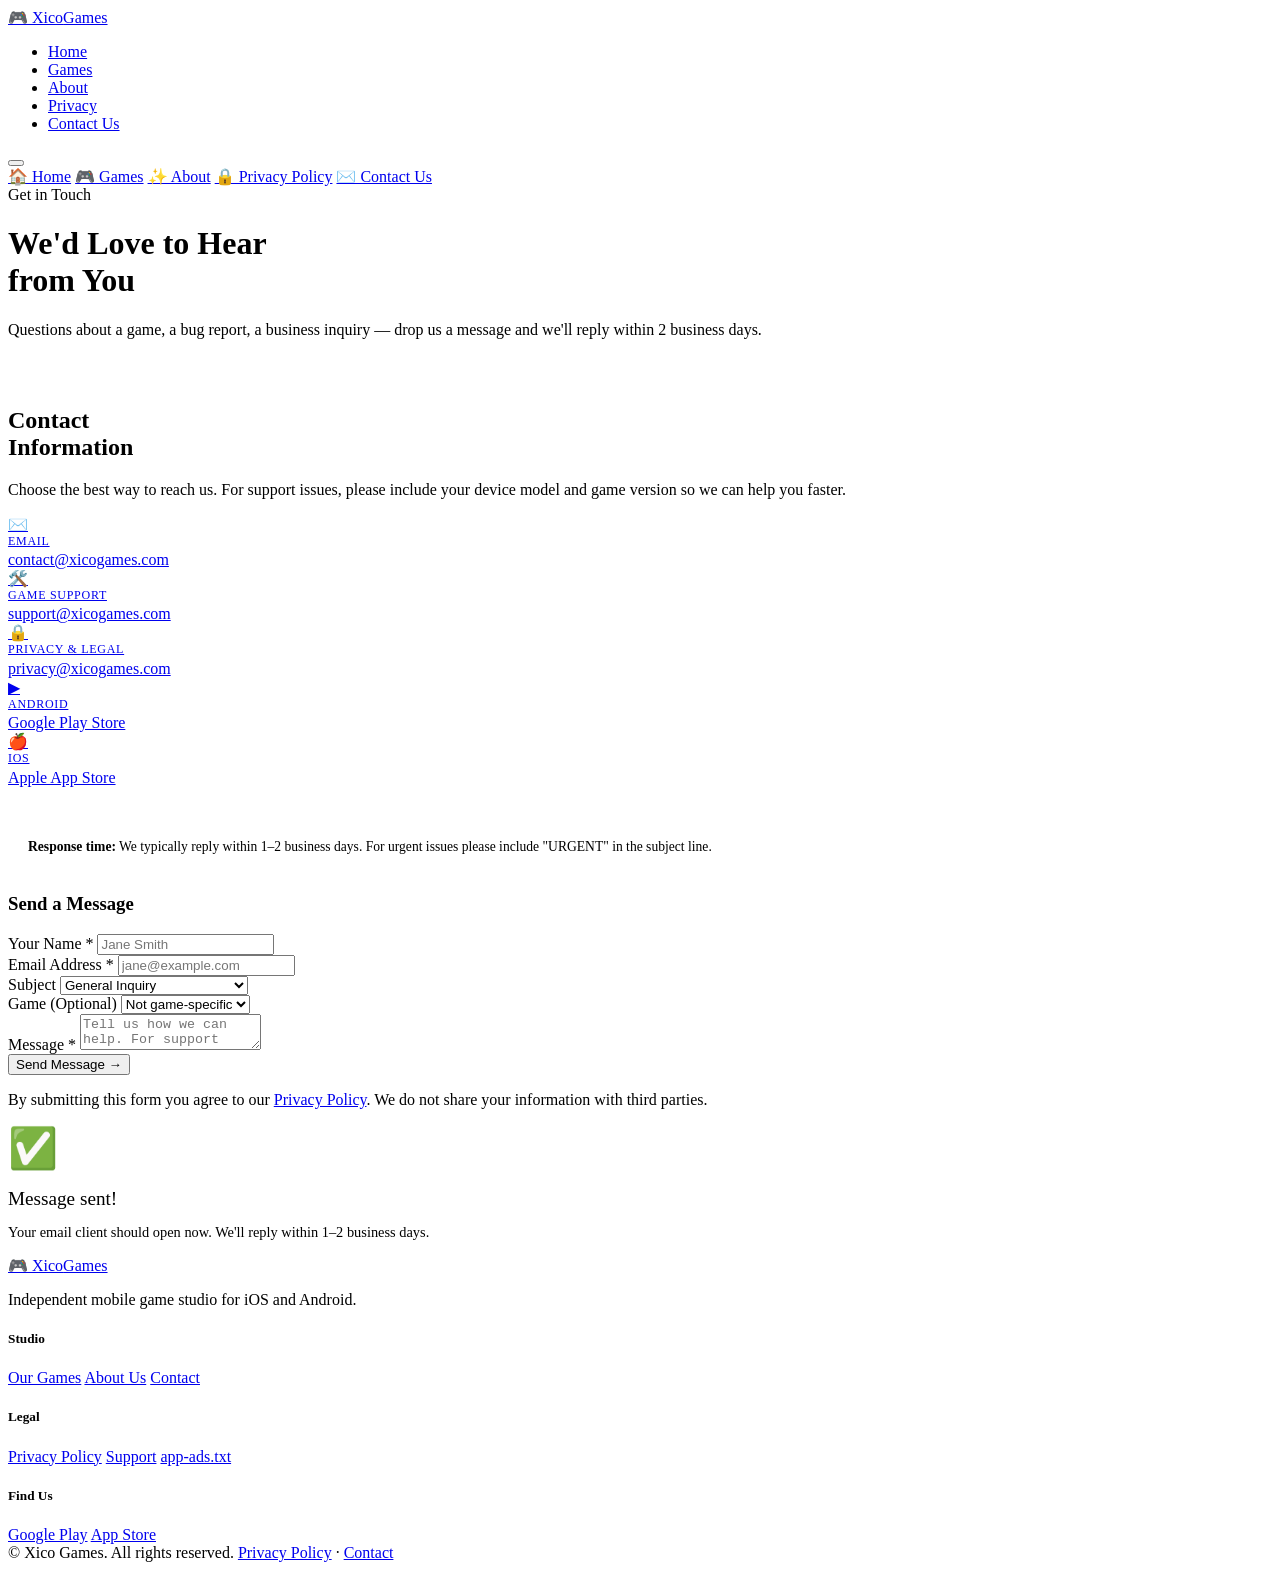
==== contact.html @ 3bbca514 "Add files via upload" ====
<!DOCTYPE html>
<html lang="en">
<head>
  <meta charset="UTF-8" />
  <meta name="viewport" content="width=device-width, initial-scale=1.0" />
  <meta http-equiv="X-UA-Compatible" content="IE=edge" />

  <!-- SEO -->
  <title>Contact Us — Xico Games</title>
  <meta name="description" content="Get in touch with the Xico Games team. We'd love to hear from you — whether it's a question about our games, a support request, or a business inquiry." />
  <meta name="robots" content="index, follow" />
  <link rel="canonical" href="https://xicogames.github.io/contact.html" />

  <!-- Open Graph -->
  <meta property="og:type" content="website" />
  <meta property="og:title" content="Contact Us — Xico Games" />
  <meta property="og:description" content="Get in touch with the Xico Games team." />
  <meta property="og:url" content="https://xicogames.github.io/contact.html" />

  <!-- Favicon -->
  <link rel="icon" type="image/svg+xml" href="data:image/svg+xml,<svg xmlns='http://www.w3.org/2000/svg' viewBox='0 0 32 32'><rect width='32' height='32' rx='8' fill='%237C3AED'/><text x='50%25' y='54%25' dominant-baseline='middle' text-anchor='middle' font-size='18' fill='white'>🎮</text></svg>" />

  <link rel="stylesheet" href="css/style.css" />
</head>
<body>

  <!-- ══ Navigation ══ -->
  <nav class="site-nav" role="navigation" aria-label="Main navigation">
    <div class="container nav-inner">
      <a href="index.html" class="nav-logo" aria-label="Xico Games home">
        <span class="nav-logo-icon" aria-hidden="true">🎮</span>
        Xico<span>Games</span>
      </a>

      <ul class="nav-links" role="list">
        <li><a href="index.html">Home</a></li>
        <li><a href="index.html#games">Games</a></li>
        <li><a href="index.html#about">About</a></li>
        <li><a href="privacy-policy.html">Privacy</a></li>
        <li><a href="contact.html" class="nav-cta active">Contact Us</a></li>
      </ul>

      <button class="hamburger" aria-label="Toggle menu" aria-expanded="false" aria-controls="nav-drawer">
        <span></span><span></span><span></span>
      </button>
    </div>
  </nav>

  <!-- Mobile drawer -->
  <div class="nav-drawer" id="nav-drawer" role="navigation" aria-label="Mobile navigation">
    <a href="index.html">🏠 Home</a>
    <a href="index.html#games">🎮 Games</a>
    <a href="index.html#about">✨ About</a>
    <a href="privacy-policy.html">🔒 Privacy Policy</a>
    <a href="contact.html" class="active">✉️ Contact Us</a>
  </div>

  <main>

    <!-- ══ Page Header ══ -->
    <header class="page-header">
      <div class="container">
        <div class="badge">Get in Touch</div>
        <h1>We'd Love to Hear<br>from You</h1>
        <p>Questions about a game, a bug report, a business inquiry — drop us a message and we'll reply within 2 business days.</p>
      </div>
    </header>

    <!-- ══ Contact section ══ -->
    <section class="section" style="padding-top: 2rem;" aria-labelledby="contact-heading">
      <div class="container">
        <div class="contact-wrapper">

          <!-- Left column -->
          <div class="contact-info">
            <h2 id="contact-heading">Contact<br>Information</h2>
            <p>Choose the best way to reach us. For support issues, please include your device model and game version so we can help you faster.</p>

            <div class="contact-links">
              <a href="mailto:contact@xicogames.com" class="contact-link">
                <span class="contact-link-icon" aria-hidden="true">✉️</span>
                <div>
                  <div style="font-size:0.75rem;color:var(--text-muted);font-family:var(--font-display);text-transform:uppercase;letter-spacing:0.06em;margin-bottom:0.15rem;">Email</div>
                  contact@xicogames.com
                </div>
              </a>

              <a href="mailto:support@xicogames.com" class="contact-link">
                <span class="contact-link-icon" aria-hidden="true">🛠️</span>
                <div>
                  <div style="font-size:0.75rem;color:var(--text-muted);font-family:var(--font-display);text-transform:uppercase;letter-spacing:0.06em;margin-bottom:0.15rem;">Game Support</div>
                  support@xicogames.com
                </div>
              </a>

              <a href="mailto:privacy@xicogames.com" class="contact-link">
                <span class="contact-link-icon" aria-hidden="true">🔒</span>
                <div>
                  <div style="font-size:0.75rem;color:var(--text-muted);font-family:var(--font-display);text-transform:uppercase;letter-spacing:0.06em;margin-bottom:0.15rem;">Privacy &amp; Legal</div>
                  privacy@xicogames.com
                </div>
              </a>

              <a href="https://play.google.com/store" target="_blank" rel="noopener noreferrer" class="contact-link">
                <span class="contact-link-icon" aria-hidden="true">▶</span>
                <div>
                  <div style="font-size:0.75rem;color:var(--text-muted);font-family:var(--font-display);text-transform:uppercase;letter-spacing:0.06em;margin-bottom:0.15rem;">Android</div>
                  Google Play Store
                </div>
              </a>

              <a href="https://apps.apple.com" target="_blank" rel="noopener noreferrer" class="contact-link">
                <span class="contact-link-icon" aria-hidden="true">🍎</span>
                <div>
                  <div style="font-size:0.75rem;color:var(--text-muted);font-family:var(--font-display);text-transform:uppercase;letter-spacing:0.06em;margin-bottom:0.15rem;">iOS</div>
                  Apple App Store
                </div>
              </a>
            </div>

            <div style="margin-top:2rem;padding:1.25rem;background:var(--bg-card);border:1px solid var(--border);border-radius:var(--radius);">
              <p style="font-size:0.85rem;color:var(--text-muted);margin:0;">
                <strong style="color:var(--text);">Response time:</strong> We typically reply within 1–2 business days. For urgent issues please include "URGENT" in the subject line.
              </p>
            </div>
          </div>

          <!-- Right column — form -->
          <div class="contact-form-card">
            <h3>Send a Message</h3>

            <form id="contact-form" novalidate aria-label="Contact form">
              <div class="form-row">
                <div class="form-group">
                  <label for="name">Your Name <span aria-hidden="true" style="color:var(--purple-light)">*</span></label>
                  <input
                    type="text"
                    id="name"
                    name="name"
                    placeholder="Jane Smith"
                    required
                    autocomplete="name"
                    aria-required="true"
                  />
                </div>
                <div class="form-group">
                  <label for="email">Email Address <span aria-hidden="true" style="color:var(--purple-light)">*</span></label>
                  <input
                    type="email"
                    id="email"
                    name="email"
                    placeholder="jane@example.com"
                    required
                    autocomplete="email"
                    aria-required="true"
                  />
                </div>
              </div>

              <div class="form-group">
                <label for="subject">Subject</label>
                <select id="subject" name="subject">
                  <option value="General Inquiry">General Inquiry</option>
                  <option value="Game Support">Game Support / Bug Report</option>
                  <option value="Privacy Request">Privacy / Data Request</option>
                  <option value="Business Inquiry">Business / Partnership</option>
                  <option value="Press Inquiry">Press / Media</option>
                  <option value="Other">Other</option>
                </select>
              </div>

              <div class="form-group">
                <label for="game">Game (Optional)</label>
                <select id="game" name="game">
                  <option value="N/A">Not game-specific</option>
                  <option value="Stellar Rush">Stellar Rush</option>
                  <option value="Deep Drift">Deep Drift</option>
                  <option value="Grove Keeper">Grove Keeper</option>
                </select>
              </div>

              <div class="form-group">
                <label for="message">Message <span aria-hidden="true" style="color:var(--purple-light)">*</span></label>
                <textarea
                  id="message"
                  name="message"
                  placeholder="Tell us how we can help. For support requests, include your device model, OS version, and a description of the issue."
                  required
                  aria-required="true"
                ></textarea>
              </div>

              <button type="submit" class="btn btn-primary btn-full">
                Send Message →
              </button>

              <p class="form-note">
                By submitting this form you agree to our
                <a href="privacy-policy.html">Privacy Policy</a>.
                We do not share your information with third parties.
              </p>
            </form>

            <!-- Success state (shown after submit) -->
            <div id="form-success" role="alert">
              <div style="font-size:2.5rem;margin-bottom:1rem;">✅</div>
              <div style="font-size:1.2rem;margin-bottom:0.5rem;">Message sent!</div>
              <p style="color:var(--text-muted);font-size:0.9rem;font-family:var(--font-body);font-weight:400;">
                Your email client should open now. We'll reply within 1–2 business days.
              </p>
            </div>
          </div>

        </div>
      </div>
    </section>

  </main>

  <!-- ══ Footer ══ -->
  <footer class="site-footer">
    <div class="container">
      <div class="footer-inner">
        <div class="footer-brand">
          <a href="index.html" class="nav-logo" aria-label="Xico Games">
            <span class="nav-logo-icon" aria-hidden="true">🎮</span>
            Xico<span>Games</span>
          </a>
          <p>Independent mobile game studio for iOS and Android.</p>
        </div>
        <div class="footer-col">
          <h5>Studio</h5>
          <a href="index.html#games">Our Games</a>
          <a href="index.html#about">About Us</a>
          <a href="contact.html">Contact</a>
        </div>
        <div class="footer-col">
          <h5>Legal</h5>
          <a href="privacy-policy.html">Privacy Policy</a>
          <a href="contact.html">Support</a>
          <a href="app-ads.txt">app-ads.txt</a>
        </div>
        <div class="footer-col">
          <h5>Find Us</h5>
          <a href="https://play.google.com/store" target="_blank" rel="noopener noreferrer">Google Play</a>
          <a href="https://apps.apple.com" target="_blank" rel="noopener noreferrer">App Store</a>
        </div>
      </div>
      <div class="footer-bottom">
        <span>© <span class="current-year"></span> Xico Games. All rights reserved.</span>
        <span>
          <a href="privacy-policy.html">Privacy Policy</a> ·
          <a href="contact.html">Contact</a>
        </span>
      </div>
    </div>
  </footer>

  <script src="js/main.js"></script>
</body>
</html>
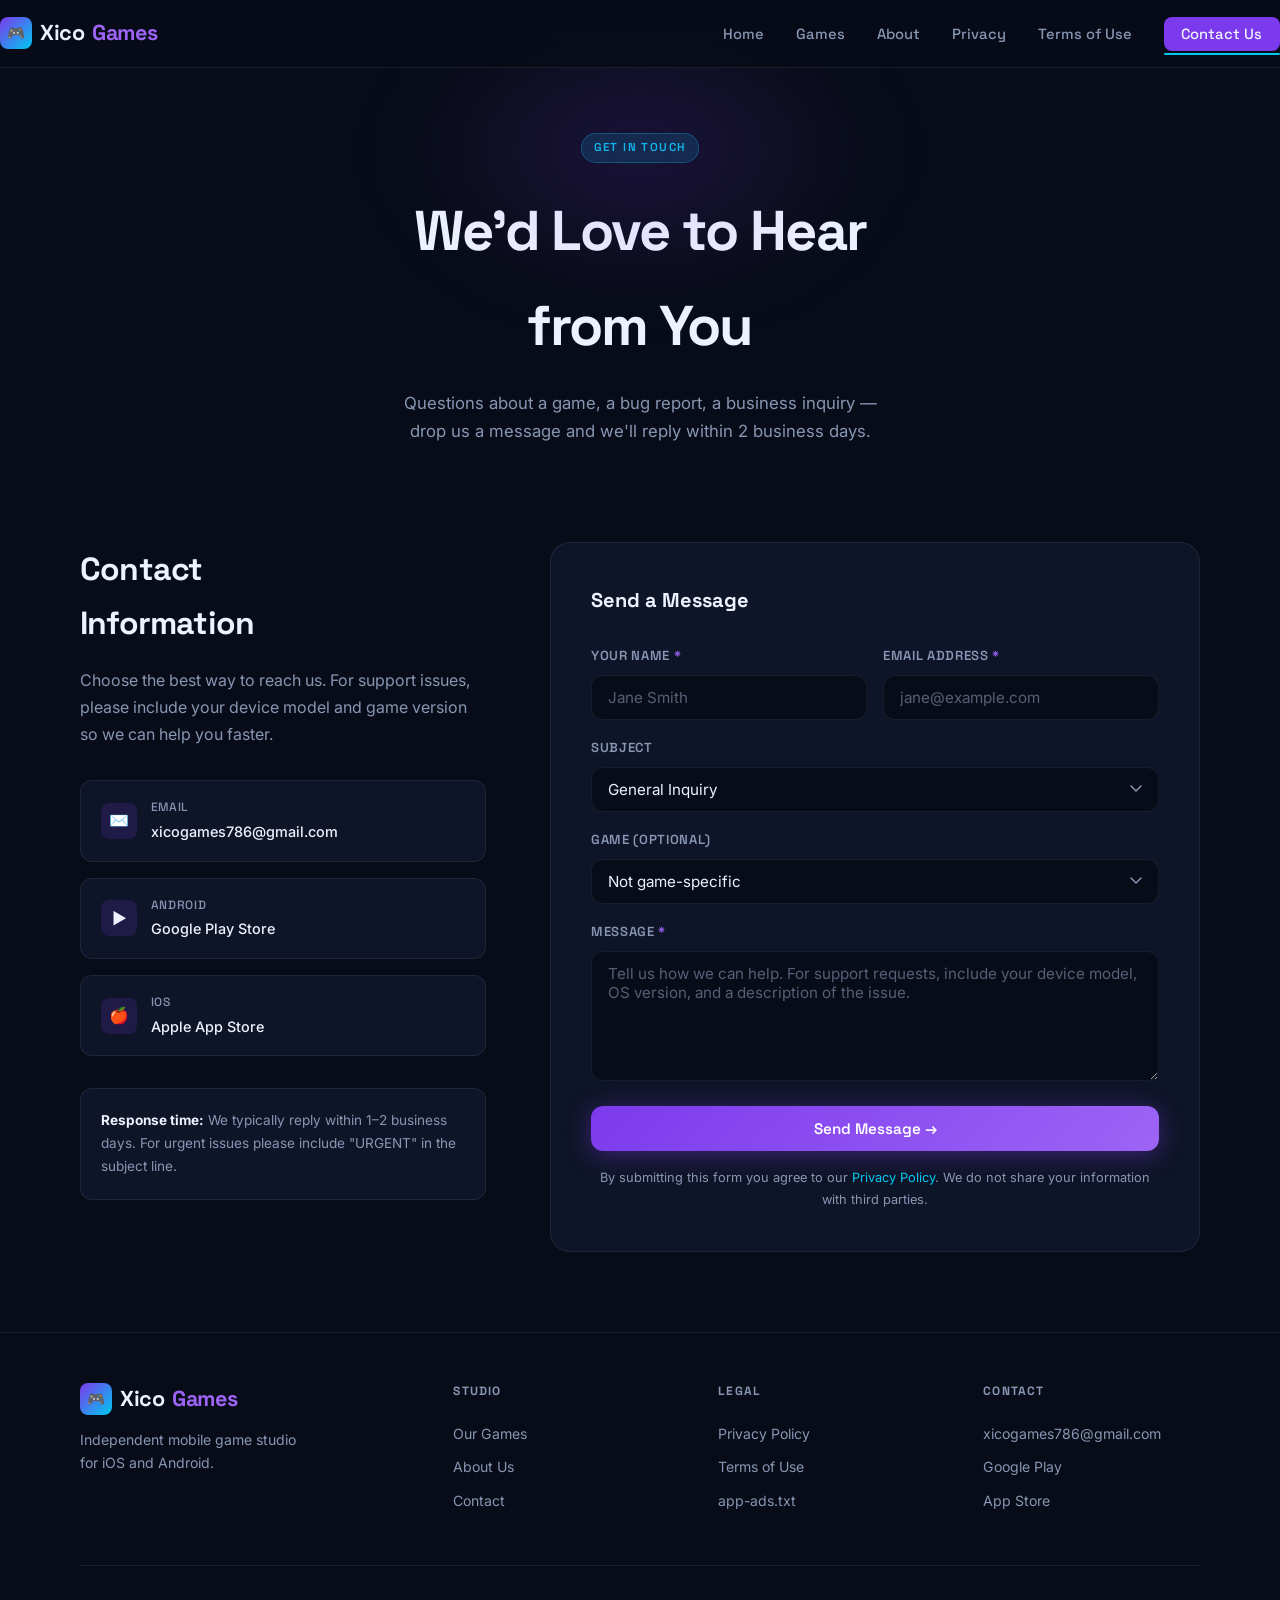
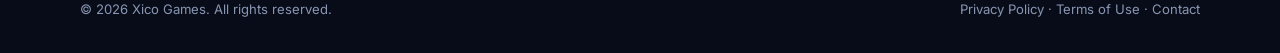
==== commit 3e076da1: "Update contact.html" ====
--- a/contact.html
+++ b/contact.html
@@ -37,6 +37,7 @@
         <li><a href="index.html#games">Games</a></li>
         <li><a href="index.html#about">About</a></li>
         <li><a href="privacy-policy.html">Privacy</a></li>
+        <li><a href="terms-of-use.html">Terms of Use</a></li>
         <li><a href="contact.html" class="nav-cta active">Contact Us</a></li>
       </ul>
 
@@ -52,6 +53,7 @@
     <a href="index.html#games">🎮 Games</a>
     <a href="index.html#about">✨ About</a>
     <a href="privacy-policy.html">🔒 Privacy Policy</a>
+    <a href="terms-of-use.html">📄 Terms of Use</a>
     <a href="contact.html" class="active">✉️ Contact Us</a>
   </div>
 
@@ -77,27 +79,11 @@
             <p>Choose the best way to reach us. For support issues, please include your device model and game version so we can help you faster.</p>
 
             <div class="contact-links">
-              <a href="mailto:contact@xicogames.com" class="contact-link">
+              <a href="mailto:xicogames786@gmail.com" class="contact-link">
                 <span class="contact-link-icon" aria-hidden="true">✉️</span>
                 <div>
                   <div style="font-size:0.75rem;color:var(--text-muted);font-family:var(--font-display);text-transform:uppercase;letter-spacing:0.06em;margin-bottom:0.15rem;">Email</div>
-                  contact@xicogames.com
-                </div>
-              </a>
-
-              <a href="mailto:support@xicogames.com" class="contact-link">
-                <span class="contact-link-icon" aria-hidden="true">🛠️</span>
-                <div>
-                  <div style="font-size:0.75rem;color:var(--text-muted);font-family:var(--font-display);text-transform:uppercase;letter-spacing:0.06em;margin-bottom:0.15rem;">Game Support</div>
-                  support@xicogames.com
-                </div>
-              </a>
-
-              <a href="mailto:privacy@xicogames.com" class="contact-link">
-                <span class="contact-link-icon" aria-hidden="true">🔒</span>
-                <div>
-                  <div style="font-size:0.75rem;color:var(--text-muted);font-family:var(--font-display);text-transform:uppercase;letter-spacing:0.06em;margin-bottom:0.15rem;">Privacy &amp; Legal</div>
-                  privacy@xicogames.com
+                  xicogames786@gmail.com
                 </div>
               </a>
 
@@ -237,11 +223,12 @@
         <div class="footer-col">
           <h5>Legal</h5>
           <a href="privacy-policy.html">Privacy Policy</a>
-          <a href="contact.html">Support</a>
+          <a href="terms-of-use.html">Terms of Use</a>
           <a href="app-ads.txt">app-ads.txt</a>
         </div>
         <div class="footer-col">
-          <h5>Find Us</h5>
+          <h5>Contact</h5>
+          <a href="mailto:xicogames786@gmail.com">xicogames786@gmail.com</a>
           <a href="https://play.google.com/store" target="_blank" rel="noopener noreferrer">Google Play</a>
           <a href="https://apps.apple.com" target="_blank" rel="noopener noreferrer">App Store</a>
         </div>
@@ -250,6 +237,7 @@
         <span>© <span class="current-year"></span> Xico Games. All rights reserved.</span>
         <span>
           <a href="privacy-policy.html">Privacy Policy</a> ·
+          <a href="terms-of-use.html">Terms of Use</a> ·
           <a href="contact.html">Contact</a>
         </span>
       </div>
--- a/css/style.css
+++ b/css/style.css
@@ -0,0 +1,731 @@
+/* =========================================
+   XICO GAMES — Global Stylesheet
+   Design: dark space theme, violet × cyan
+   ========================================= */
+
+@import url('https://fonts.googleapis.com/css2?family=Space+Grotesk:wght@400;500;600;700&family=Inter:wght@400;500&display=swap');
+
+/* ── Tokens ── */
+:root {
+  --bg:           #080C18;
+  --bg-card:      #0F1528;
+  --bg-nav:       rgba(8, 12, 24, 0.92);
+  --purple:       #7C3AED;
+  --purple-light: #9D64F5;
+  --cyan:         #00C8F0;
+  --cyan-soft:    rgba(0, 200, 240, 0.15);
+  --glow-purple:  rgba(124, 58, 237, 0.35);
+  --glow-cyan:    rgba(0, 200, 240, 0.25);
+  --text:         #EEF2FF;
+  --text-muted:   #8896B3;
+  --border:       rgba(255, 255, 255, 0.07);
+  --font-display: 'Space Grotesk', sans-serif;
+  --font-body:    'Inter', sans-serif;
+  --radius:       12px;
+  --radius-lg:    20px;
+  --nav-h:        68px;
+}
+
+/* ── Reset ── */
+*, *::before, *::after { box-sizing: border-box; margin: 0; padding: 0; }
+html { scroll-behavior: smooth; }
+body {
+  background: var(--bg);
+  color: var(--text);
+  font-family: var(--font-body);
+  font-size: 16px;
+  line-height: 1.7;
+  -webkit-font-smoothing: antialiased;
+  overflow-x: hidden;
+}
+img { display: block; max-width: 100%; }
+a { color: var(--cyan); text-decoration: none; transition: color 0.2s; }
+a:hover { color: var(--purple-light); }
+ul { list-style: none; }
+
+/* ── Utility ── */
+.container {
+  width: min(1120px, 100% - 2.5rem);
+  margin-inline: auto;
+}
+.sr-only {
+  position: absolute; width: 1px; height: 1px;
+  padding: 0; margin: -1px; overflow: hidden;
+  clip: rect(0,0,0,0); border: 0;
+}
+.badge {
+  display: inline-block;
+  font-family: var(--font-display);
+  font-size: 0.72rem;
+  font-weight: 600;
+  letter-spacing: 0.12em;
+  text-transform: uppercase;
+  color: var(--cyan);
+  background: var(--cyan-soft);
+  border: 1px solid rgba(0, 200, 240, 0.3);
+  padding: 0.25rem 0.75rem;
+  border-radius: 999px;
+  margin-bottom: 1.25rem;
+}
+
+/* ── Nav ── */
+.site-nav {
+  position: fixed;
+  top: 0; left: 0; right: 0;
+  z-index: 100;
+  height: var(--nav-h);
+  background: var(--bg-nav);
+  backdrop-filter: blur(16px);
+  -webkit-backdrop-filter: blur(16px);
+  border-bottom: 1px solid var(--border);
+  display: flex;
+  align-items: center;
+}
+.nav-inner {
+  display: flex;
+  align-items: center;
+  justify-content: space-between;
+  width: 100%;
+}
+.nav-logo {
+  font-family: var(--font-display);
+  font-size: 1.35rem;
+  font-weight: 700;
+  color: var(--text);
+  letter-spacing: -0.02em;
+  display: flex;
+  align-items: center;
+  gap: 0.5rem;
+}
+.nav-logo span { color: var(--purple-light); }
+.nav-logo-icon {
+  width: 32px; height: 32px;
+  background: linear-gradient(135deg, var(--purple), var(--cyan));
+  border-radius: 8px;
+  display: grid;
+  place-items: center;
+  font-size: 0.9rem;
+}
+.nav-links {
+  display: flex;
+  align-items: center;
+  gap: 2rem;
+}
+.nav-links a {
+  font-family: var(--font-display);
+  font-size: 0.92rem;
+  font-weight: 500;
+  color: var(--text-muted);
+  transition: color 0.2s;
+}
+.nav-links a:hover,
+.nav-links a.active { color: var(--text); }
+.nav-links a.active { position: relative; }
+.nav-links a.active::after {
+  content: '';
+  position: absolute;
+  bottom: -4px; left: 0; right: 0;
+  height: 2px;
+  background: var(--cyan);
+  border-radius: 2px;
+}
+.nav-cta {
+  font-family: var(--font-display);
+  font-size: 0.85rem;
+  font-weight: 600;
+  color: var(--text) !important;
+  background: var(--purple);
+  padding: 0.5rem 1.1rem;
+  border-radius: 8px;
+  transition: background 0.2s, transform 0.15s !important;
+}
+.nav-cta:hover { background: var(--purple-light) !important; transform: translateY(-1px); }
+
+/* Hamburger */
+.hamburger {
+  display: none;
+  flex-direction: column;
+  gap: 5px;
+  cursor: pointer;
+  background: none;
+  border: none;
+  padding: 6px;
+}
+.hamburger span {
+  display: block;
+  width: 24px; height: 2px;
+  background: var(--text);
+  border-radius: 2px;
+  transition: all 0.25s;
+}
+.hamburger.open span:nth-child(1) { transform: translateY(7px) rotate(45deg); }
+.hamburger.open span:nth-child(2) { opacity: 0; }
+.hamburger.open span:nth-child(3) { transform: translateY(-7px) rotate(-45deg); }
+
+/* Mobile nav drawer */
+.nav-drawer {
+  display: none;
+  position: fixed;
+  top: var(--nav-h); left: 0; right: 0;
+  background: var(--bg-card);
+  border-bottom: 1px solid var(--border);
+  padding: 1.5rem;
+  z-index: 99;
+  flex-direction: column;
+  gap: 0.25rem;
+}
+.nav-drawer.open { display: flex; }
+.nav-drawer a {
+  font-family: var(--font-display);
+  font-weight: 500;
+  color: var(--text-muted);
+  padding: 0.75rem 0.5rem;
+  border-bottom: 1px solid var(--border);
+  transition: color 0.2s;
+}
+.nav-drawer a:last-child { border-bottom: none; }
+.nav-drawer a:hover, .nav-drawer a.active { color: var(--text); }
+
+/* ── Hero ── */
+.hero {
+  position: relative;
+  min-height: 100svh;
+  display: flex;
+  align-items: center;
+  justify-content: center;
+  padding-top: var(--nav-h);
+  overflow: hidden;
+  text-align: center;
+}
+.hero-orb {
+  position: absolute;
+  top: 50%; left: 50%;
+  transform: translate(-50%, -55%);
+  width: 700px; height: 700px;
+  border-radius: 50%;
+  background: radial-gradient(
+    circle,
+    rgba(124, 58, 237, 0.22) 0%,
+    rgba(0, 200, 240, 0.1) 45%,
+    transparent 70%
+  );
+  filter: blur(60px);
+  animation: orbPulse 6s ease-in-out infinite alternate;
+  pointer-events: none;
+}
+@keyframes orbPulse {
+  from { transform: translate(-50%, -55%) scale(1); opacity: 0.8; }
+  to   { transform: translate(-50%, -55%) scale(1.15); opacity: 1; }
+}
+.hero-grid {
+  position: absolute;
+  inset: 0;
+  background-image:
+    linear-gradient(var(--border) 1px, transparent 1px),
+    linear-gradient(90deg, var(--border) 1px, transparent 1px);
+  background-size: 60px 60px;
+  mask-image: radial-gradient(ellipse 80% 80% at 50% 40%, black 30%, transparent 80%);
+  -webkit-mask-image: radial-gradient(ellipse 80% 80% at 50% 40%, black 30%, transparent 80%);
+  pointer-events: none;
+}
+.hero-content {
+  position: relative;
+  z-index: 1;
+  max-width: 780px;
+  padding: 3rem 0;
+}
+.hero-title {
+  font-family: var(--font-display);
+  font-size: clamp(2.6rem, 7vw, 5.2rem);
+  font-weight: 700;
+  letter-spacing: -0.03em;
+  line-height: 1.08;
+  margin-bottom: 1.5rem;
+}
+.hero-title em {
+  font-style: normal;
+  background: linear-gradient(135deg, var(--purple-light) 0%, var(--cyan) 100%);
+  -webkit-background-clip: text;
+  -webkit-text-fill-color: transparent;
+  background-clip: text;
+}
+.hero-sub {
+  font-size: 1.15rem;
+  color: var(--text-muted);
+  max-width: 500px;
+  margin-inline: auto;
+  margin-bottom: 2.5rem;
+}
+.hero-actions {
+  display: flex;
+  gap: 1rem;
+  justify-content: center;
+  flex-wrap: wrap;
+}
+.btn {
+  display: inline-flex;
+  align-items: center;
+  gap: 0.5rem;
+  font-family: var(--font-display);
+  font-size: 0.95rem;
+  font-weight: 600;
+  padding: 0.8rem 1.75rem;
+  border-radius: var(--radius);
+  transition: transform 0.18s, box-shadow 0.18s, background 0.18s;
+  cursor: pointer;
+  border: none;
+}
+.btn:hover { transform: translateY(-2px); }
+.btn-primary {
+  background: linear-gradient(135deg, var(--purple), var(--purple-light));
+  color: #fff;
+  box-shadow: 0 4px 24px rgba(124, 58, 237, 0.4);
+}
+.btn-primary:hover {
+  box-shadow: 0 8px 32px rgba(124, 58, 237, 0.55);
+  color: #fff;
+}
+.btn-outline {
+  background: transparent;
+  color: var(--text);
+  border: 1.5px solid var(--border);
+}
+.btn-outline:hover { border-color: rgba(255,255,255,0.25); background: rgba(255,255,255,0.04); color: var(--text); }
+
+/* ── Stats strip ── */
+.stats {
+  padding: 3.5rem 0;
+  border-top: 1px solid var(--border);
+  border-bottom: 1px solid var(--border);
+}
+.stats-grid {
+  display: grid;
+  grid-template-columns: repeat(3, 1fr);
+  gap: 2rem;
+  text-align: center;
+}
+.stat-number {
+  font-family: var(--font-display);
+  font-size: clamp(2rem, 4vw, 2.8rem);
+  font-weight: 700;
+  background: linear-gradient(135deg, var(--purple-light), var(--cyan));
+  -webkit-background-clip: text;
+  -webkit-text-fill-color: transparent;
+  background-clip: text;
+}
+.stat-label {
+  font-size: 0.88rem;
+  color: var(--text-muted);
+  font-weight: 500;
+  margin-top: 0.25rem;
+  letter-spacing: 0.04em;
+}
+
+/* ── Section titles ── */
+.section { padding: 5rem 0; }
+.section-header { text-align: center; margin-bottom: 3.5rem; }
+.section-title {
+  font-family: var(--font-display);
+  font-size: clamp(1.8rem, 4vw, 2.6rem);
+  font-weight: 700;
+  letter-spacing: -0.025em;
+  margin-bottom: 0.75rem;
+}
+.section-sub { color: var(--text-muted); max-width: 500px; margin-inline: auto; }
+
+/* ── Games grid ── */
+.games-grid {
+  display: grid;
+  grid-template-columns: repeat(auto-fill, minmax(300px, 1fr));
+  gap: 1.5rem;
+}
+.game-card {
+  background: var(--bg-card);
+  border: 1px solid var(--border);
+  border-radius: var(--radius-lg);
+  overflow: hidden;
+  transition: transform 0.22s, box-shadow 0.22s, border-color 0.22s;
+}
+.game-card:hover {
+  transform: translateY(-4px);
+  box-shadow: 0 12px 40px rgba(0, 0, 0, 0.5);
+  border-color: rgba(124, 58, 237, 0.35);
+}
+.game-thumb {
+  height: 180px;
+  display: flex;
+  align-items: center;
+  justify-content: center;
+  font-size: 4rem;
+  position: relative;
+  overflow: hidden;
+}
+.game-card:nth-child(1) .game-thumb { background: linear-gradient(135deg, #1a0533, #3b0b6b); }
+.game-card:nth-child(2) .game-thumb { background: linear-gradient(135deg, #001a2e, #003d5c); }
+.game-card:nth-child(3) .game-thumb { background: linear-gradient(135deg, #0d1f0d, #0d3b1f); }
+.game-body { padding: 1.4rem; }
+.game-title {
+  font-family: var(--font-display);
+  font-weight: 700;
+  font-size: 1.1rem;
+  margin-bottom: 0.4rem;
+}
+.game-desc { color: var(--text-muted); font-size: 0.88rem; margin-bottom: 1rem; line-height: 1.6; }
+.game-tags { display: flex; gap: 0.5rem; flex-wrap: wrap; }
+.tag {
+  font-size: 0.72rem;
+  font-weight: 600;
+  letter-spacing: 0.05em;
+  text-transform: uppercase;
+  padding: 0.2rem 0.6rem;
+  border-radius: 6px;
+  background: rgba(124, 58, 237, 0.15);
+  color: var(--purple-light);
+  border: 1px solid rgba(124, 58, 237, 0.25);
+}
+.tag.cyan { background: var(--cyan-soft); color: var(--cyan); border-color: rgba(0, 200, 240, 0.3); }
+
+/* ── About section ── */
+.about-grid {
+  display: grid;
+  grid-template-columns: 1fr 1fr;
+  gap: 5rem;
+  align-items: center;
+}
+.about-text .section-title { text-align: left; }
+.about-text .badge { display: inline-block; }
+.about-text p { color: var(--text-muted); margin-bottom: 1rem; }
+.values-list { margin-top: 1.5rem; display: flex; flex-direction: column; gap: 1rem; }
+.value-item {
+  display: flex;
+  gap: 1rem;
+  align-items: flex-start;
+}
+.value-icon {
+  width: 40px; height: 40px; flex-shrink: 0;
+  background: var(--bg-card);
+  border: 1px solid var(--border);
+  border-radius: 10px;
+  display: grid;
+  place-items: center;
+  font-size: 1.1rem;
+}
+.value-text h4 {
+  font-family: var(--font-display);
+  font-size: 0.95rem;
+  font-weight: 600;
+  margin-bottom: 0.2rem;
+}
+.value-text p { font-size: 0.87rem; margin-bottom: 0; }
+.about-visual {
+  display: grid;
+  grid-template-columns: 1fr 1fr;
+  gap: 1rem;
+}
+.about-card {
+  background: var(--bg-card);
+  border: 1px solid var(--border);
+  border-radius: var(--radius);
+  padding: 1.5rem;
+  text-align: center;
+}
+.about-card:nth-child(1) { grid-column: span 2; }
+.about-card .big-num {
+  font-family: var(--font-display);
+  font-size: 2.2rem;
+  font-weight: 700;
+  background: linear-gradient(135deg, var(--purple-light), var(--cyan));
+  -webkit-background-clip: text;
+  -webkit-text-fill-color: transparent;
+  background-clip: text;
+}
+.about-card p { font-size: 0.85rem; color: var(--text-muted); margin-top: 0.25rem; }
+
+/* ── Contact section ── */
+.contact-wrapper {
+  display: grid;
+  grid-template-columns: 1fr 1.6fr;
+  gap: 4rem;
+  align-items: start;
+}
+.contact-info h2 {
+  font-family: var(--font-display);
+  font-size: 2rem;
+  font-weight: 700;
+  letter-spacing: -0.025em;
+  margin-bottom: 1rem;
+}
+.contact-info p { color: var(--text-muted); margin-bottom: 2rem; }
+.contact-links { display: flex; flex-direction: column; gap: 1rem; }
+.contact-link {
+  display: flex;
+  align-items: center;
+  gap: 0.85rem;
+  padding: 1rem 1.25rem;
+  background: var(--bg-card);
+  border: 1px solid var(--border);
+  border-radius: var(--radius);
+  color: var(--text);
+  font-size: 0.9rem;
+  font-weight: 500;
+  transition: border-color 0.2s, background 0.2s;
+}
+.contact-link:hover { border-color: rgba(124, 58, 237, 0.4); background: rgba(124, 58, 237, 0.06); color: var(--text); }
+.contact-link-icon {
+  width: 36px; height: 36px; flex-shrink: 0;
+  background: rgba(124, 58, 237, 0.15);
+  border-radius: 8px;
+  display: grid;
+  place-items: center;
+  font-size: 1rem;
+}
+
+/* Contact Form */
+.contact-form-card {
+  background: var(--bg-card);
+  border: 1px solid var(--border);
+  border-radius: var(--radius-lg);
+  padding: 2.5rem;
+}
+.contact-form-card h3 {
+  font-family: var(--font-display);
+  font-size: 1.25rem;
+  font-weight: 700;
+  margin-bottom: 1.75rem;
+}
+.form-row { display: grid; grid-template-columns: 1fr 1fr; gap: 1rem; }
+.form-group { display: flex; flex-direction: column; gap: 0.45rem; margin-bottom: 1.1rem; }
+.form-group label {
+  font-family: var(--font-display);
+  font-size: 0.82rem;
+  font-weight: 600;
+  color: var(--text-muted);
+  letter-spacing: 0.05em;
+  text-transform: uppercase;
+}
+.form-group input,
+.form-group select,
+.form-group textarea {
+  background: var(--bg);
+  border: 1.5px solid var(--border);
+  border-radius: var(--radius);
+  color: var(--text);
+  font-family: var(--font-body);
+  font-size: 0.95rem;
+  padding: 0.75rem 1rem;
+  transition: border-color 0.2s, box-shadow 0.2s;
+  width: 100%;
+  outline: none;
+  appearance: none;
+}
+.form-group input::placeholder,
+.form-group textarea::placeholder { color: var(--text-muted); opacity: 0.6; }
+.form-group input:focus,
+.form-group select:focus,
+.form-group textarea:focus {
+  border-color: var(--purple);
+  box-shadow: 0 0 0 3px rgba(124, 58, 237, 0.15);
+}
+.form-group textarea { resize: vertical; min-height: 130px; }
+.form-group select { cursor: pointer; background-image: url("data:image/svg+xml,%3Csvg xmlns='http://www.w3.org/2000/svg' width='12' height='8' viewBox='0 0 12 8'%3E%3Cpath d='M1 1l5 5 5-5' stroke='%238896B3' stroke-width='1.5' fill='none' stroke-linecap='round'/%3E%3C/svg%3E"); background-repeat: no-repeat; background-position: right 1rem center; padding-right: 2.5rem; }
+.btn-full { width: 100%; justify-content: center; margin-top: 0.5rem; }
+.form-note { font-size: 0.8rem; color: var(--text-muted); text-align: center; margin-top: 1rem; }
+#form-success {
+  display: none;
+  text-align: center;
+  padding: 2rem;
+  color: var(--cyan);
+  font-family: var(--font-display);
+  font-weight: 600;
+}
+
+/* ── Privacy policy ── */
+.policy-hero {
+  padding: calc(var(--nav-h) + 3rem) 0 3rem;
+  border-bottom: 1px solid var(--border);
+}
+.policy-hero h1 {
+  font-family: var(--font-display);
+  font-size: clamp(2rem, 5vw, 3.2rem);
+  font-weight: 700;
+  letter-spacing: -0.03em;
+  margin-bottom: 0.75rem;
+}
+.policy-meta { color: var(--text-muted); font-size: 0.9rem; }
+.policy-layout {
+  display: grid;
+  grid-template-columns: 220px 1fr;
+  gap: 4rem;
+  align-items: start;
+  padding: 3.5rem 0 5rem;
+}
+.policy-toc {
+  position: sticky;
+  top: calc(var(--nav-h) + 1.5rem);
+}
+.policy-toc h4 {
+  font-family: var(--font-display);
+  font-size: 0.75rem;
+  font-weight: 700;
+  text-transform: uppercase;
+  letter-spacing: 0.1em;
+  color: var(--text-muted);
+  margin-bottom: 1rem;
+}
+.policy-toc a {
+  display: block;
+  color: var(--text-muted);
+  font-size: 0.85rem;
+  padding: 0.4rem 0;
+  border-left: 2px solid var(--border);
+  padding-left: 0.9rem;
+  transition: color 0.2s, border-color 0.2s;
+}
+.policy-toc a:hover { color: var(--text); border-color: var(--purple); }
+.policy-content h2 {
+  font-family: var(--font-display);
+  font-size: 1.4rem;
+  font-weight: 700;
+  margin: 2.5rem 0 1rem;
+  padding-top: 2rem;
+  border-top: 1px solid var(--border);
+  color: var(--text);
+}
+.policy-content h2:first-child { margin-top: 0; padding-top: 0; border-top: none; }
+.policy-content h3 {
+  font-family: var(--font-display);
+  font-size: 1.05rem;
+  font-weight: 600;
+  margin: 1.5rem 0 0.6rem;
+  color: var(--text);
+}
+.policy-content p { color: var(--text-muted); margin-bottom: 1rem; }
+.policy-content ul { margin: 0.75rem 0 1rem 0; display: flex; flex-direction: column; gap: 0.4rem; }
+.policy-content ul li {
+  color: var(--text-muted);
+  padding-left: 1.2rem;
+  position: relative;
+  font-size: 0.95rem;
+}
+.policy-content ul li::before {
+  content: '';
+  position: absolute;
+  left: 0;
+  top: 0.65em;
+  width: 5px; height: 5px;
+  border-radius: 50%;
+  background: var(--purple-light);
+}
+.policy-content a { font-weight: 500; }
+.policy-highlight {
+  background: var(--bg-card);
+  border: 1px solid var(--border);
+  border-left: 3px solid var(--cyan);
+  border-radius: var(--radius);
+  padding: 1.25rem 1.5rem;
+  margin: 1.5rem 0;
+}
+.policy-highlight p { margin-bottom: 0; font-size: 0.95rem; }
+
+/* ── Footer ── */
+.site-footer {
+  border-top: 1px solid var(--border);
+  padding: 3rem 0 2rem;
+}
+.footer-inner {
+  display: grid;
+  grid-template-columns: 1.5fr repeat(3, 1fr);
+  gap: 3rem;
+  margin-bottom: 3rem;
+}
+.footer-brand .nav-logo { margin-bottom: 0.75rem; }
+.footer-brand p { color: var(--text-muted); font-size: 0.88rem; max-width: 220px; line-height: 1.6; }
+.footer-col h5 {
+  font-family: var(--font-display);
+  font-size: 0.75rem;
+  font-weight: 700;
+  text-transform: uppercase;
+  letter-spacing: 0.1em;
+  color: var(--text-muted);
+  margin-bottom: 1rem;
+}
+.footer-col a {
+  display: block;
+  color: var(--text-muted);
+  font-size: 0.88rem;
+  padding: 0.3rem 0;
+  transition: color 0.2s;
+}
+.footer-col a:hover { color: var(--text); }
+.footer-bottom {
+  display: flex;
+  align-items: center;
+  justify-content: space-between;
+  padding-top: 2rem;
+  border-top: 1px solid var(--border);
+  font-size: 0.82rem;
+  color: var(--text-muted);
+  flex-wrap: wrap;
+  gap: 0.75rem;
+}
+.footer-bottom a { color: var(--text-muted); font-size: 0.82rem; }
+.footer-bottom a:hover { color: var(--text); }
+
+/* ── Page headers (contact, privacy intro) ── */
+.page-header {
+  padding: calc(var(--nav-h) + 4rem) 0 4rem;
+  text-align: center;
+  position: relative;
+  overflow: hidden;
+}
+.page-header::before {
+  content: '';
+  position: absolute;
+  top: 0; left: 50%;
+  transform: translateX(-50%);
+  width: 500px; height: 300px;
+  background: radial-gradient(ellipse, rgba(124, 58, 237, 0.18), transparent 70%);
+  filter: blur(40px);
+  pointer-events: none;
+}
+.page-header h1 {
+  font-family: var(--font-display);
+  font-size: clamp(2.2rem, 5vw, 3.5rem);
+  font-weight: 700;
+  letter-spacing: -0.03em;
+  margin-bottom: 1rem;
+}
+.page-header p { color: var(--text-muted); max-width: 480px; margin-inline: auto; font-size: 1.05rem; }
+
+/* ── Responsive ── */
+@media (max-width: 900px) {
+  .about-grid { grid-template-columns: 1fr; gap: 3rem; }
+  .about-visual { display: none; }
+  .contact-wrapper { grid-template-columns: 1fr; gap: 3rem; }
+  .footer-inner { grid-template-columns: 1fr 1fr; }
+  .footer-brand { grid-column: span 2; }
+  .policy-layout { grid-template-columns: 1fr; gap: 2rem; }
+  .policy-toc { display: none; }
+}
+@media (max-width: 768px) {
+  .nav-links { display: none; }
+  .hamburger { display: flex; }
+  .stats-grid { grid-template-columns: 1fr; gap: 1.5rem; }
+  .form-row { grid-template-columns: 1fr; }
+  .footer-inner { grid-template-columns: 1fr 1fr; gap: 2rem; }
+}
+@media (max-width: 540px) {
+  .footer-inner { grid-template-columns: 1fr; }
+  .footer-brand { grid-column: span 1; }
+  .contact-form-card { padding: 1.5rem; }
+  .hero-orb { width: 400px; height: 400px; }
+}
+
+/* ── Focus visible ── */
+:focus-visible { outline: 2px solid var(--cyan); outline-offset: 3px; }
+
+/* ── Reduced motion ── */
+@media (prefers-reduced-motion: reduce) {
+  .hero-orb { animation: none; }
+  * { transition-duration: 0.01ms !important; }
+}
